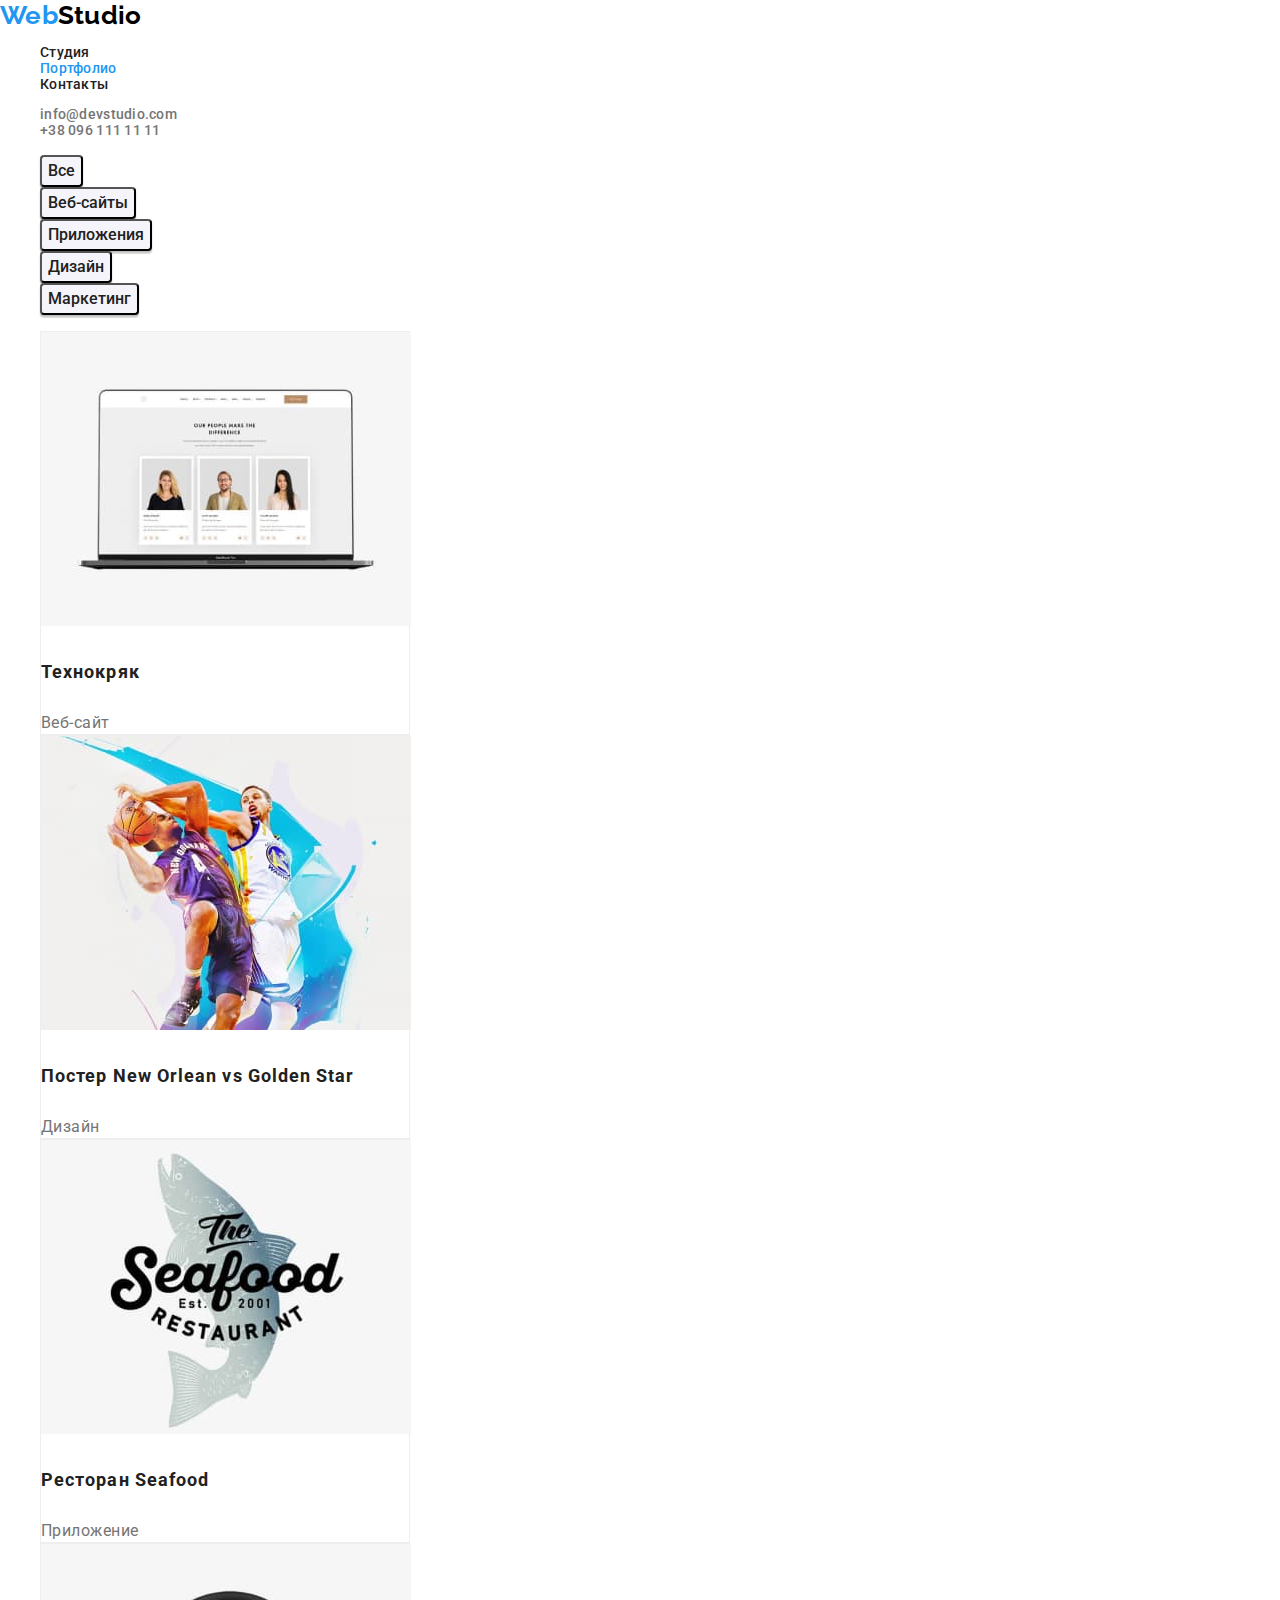
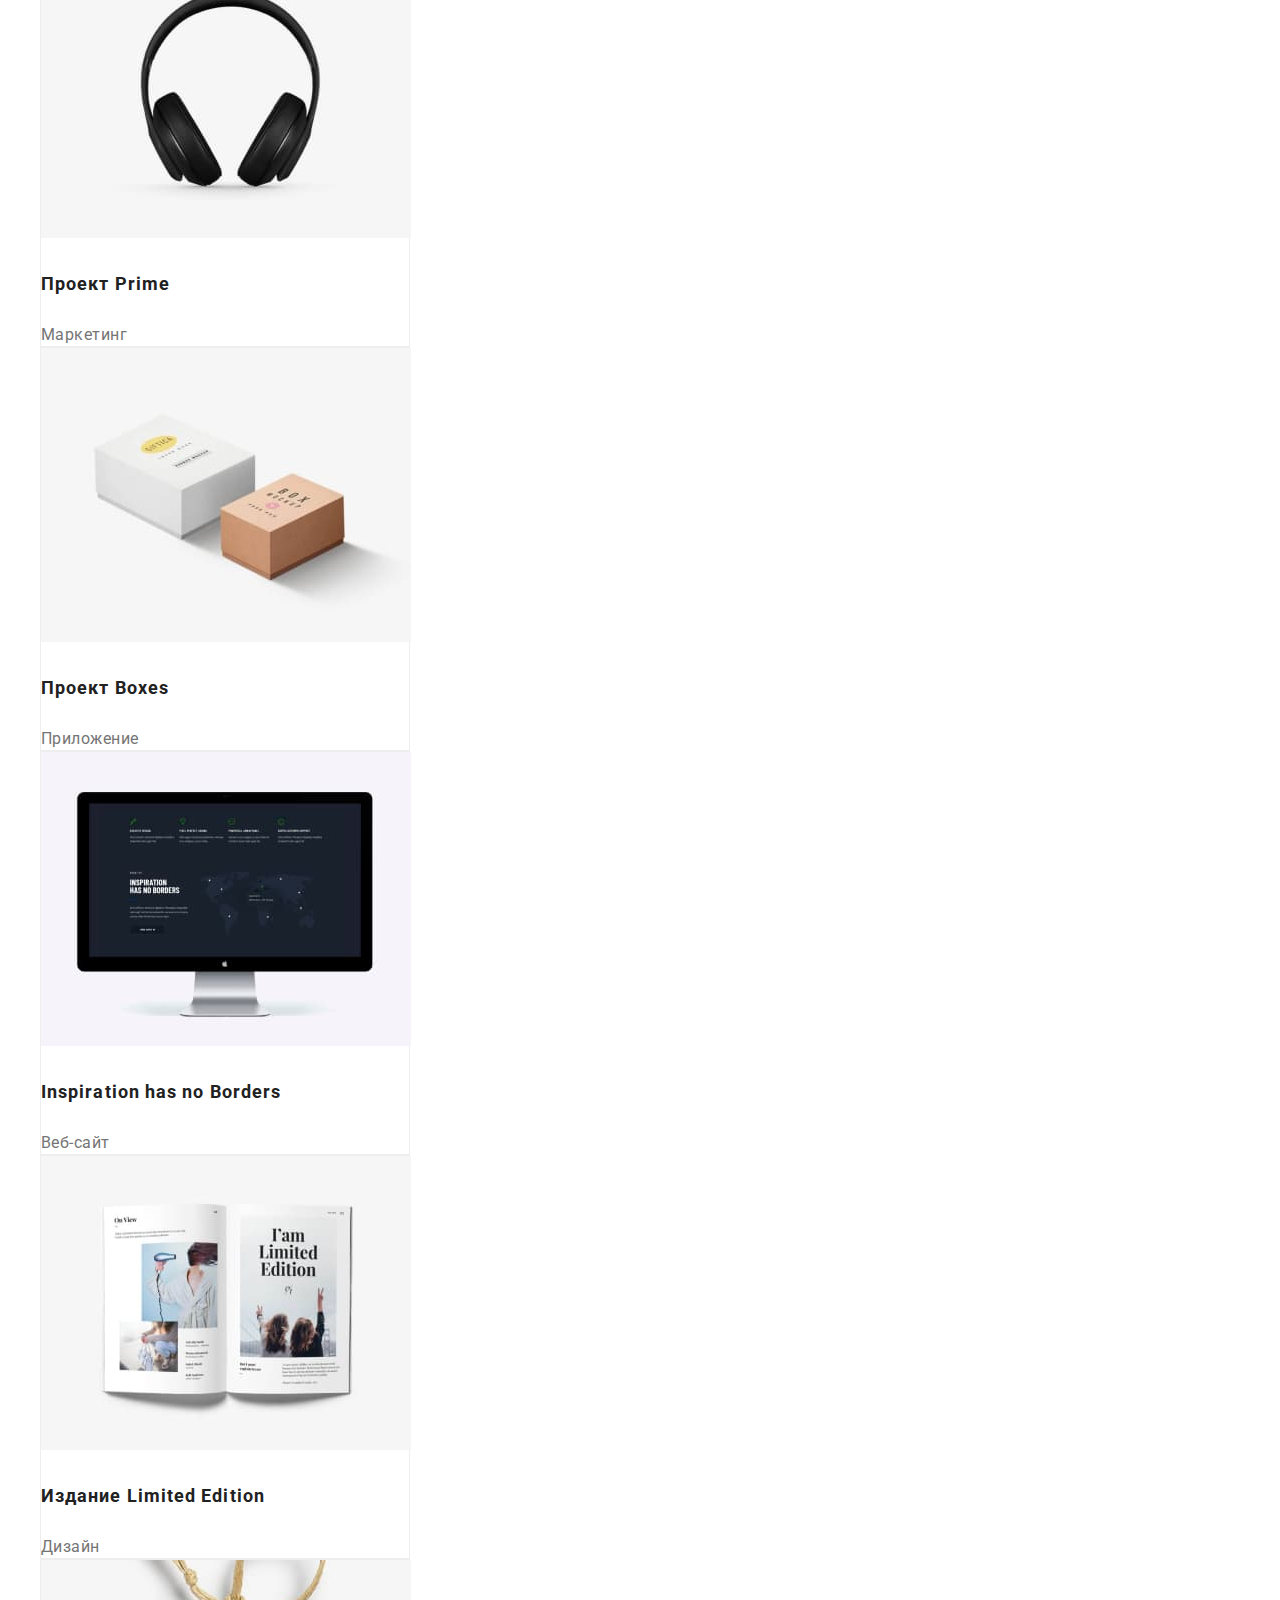
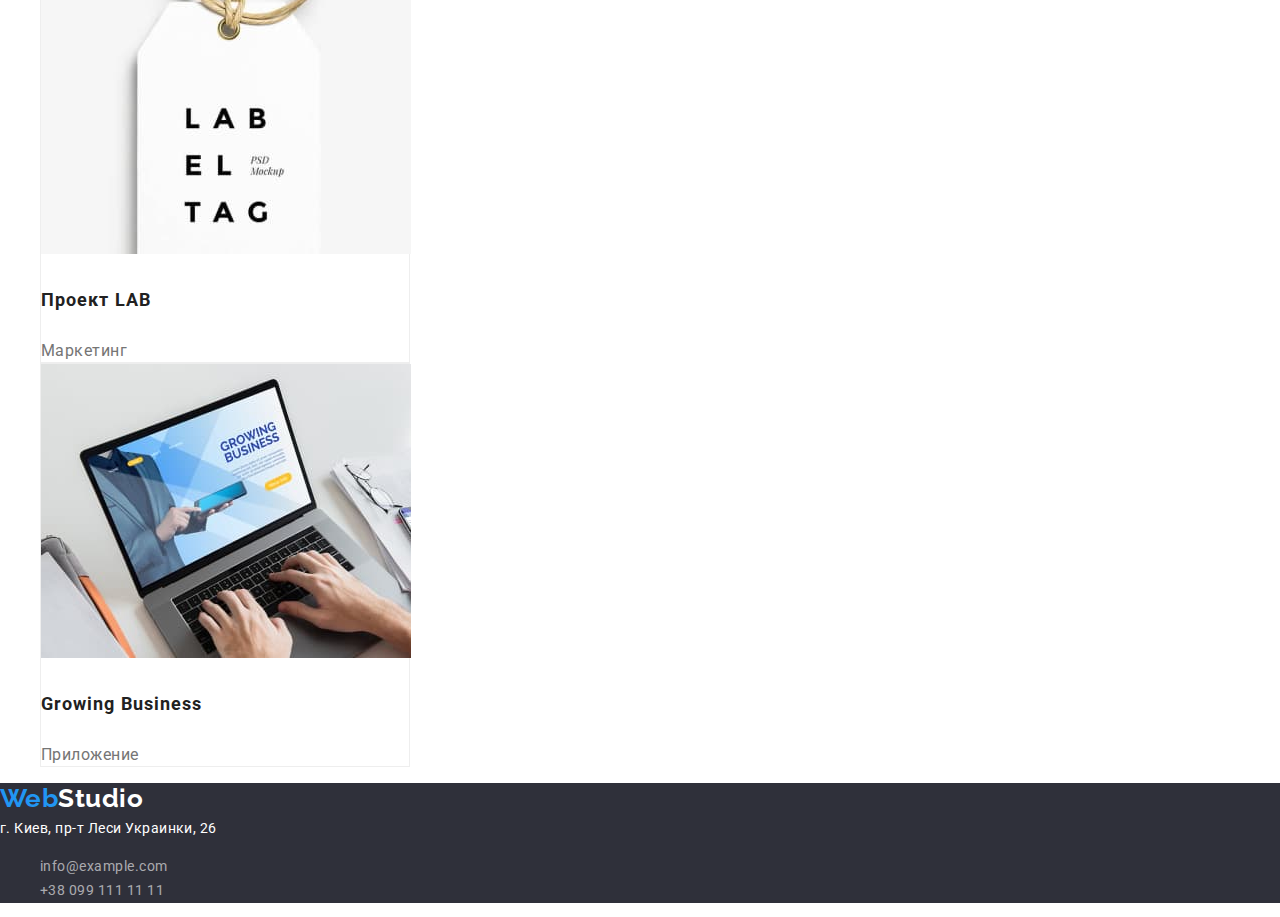
==== portfolio.html @ 56569761 "копия дз 2 и добовляет нормолайз" ====
<!DOCTYPE html>
<html lang="ru">

<head>
    <meta charset="UTF-8">
    <meta http-equiv="X-UA-Compatible" content="IE=edge">
    <meta name="viewport" content="width=device-width, initial-scale=1.0">
    <title>WebStudio-Portfolio</title>    
    <link rel="preconnect" href="https://fonts.gstatic.com">
    <link href="https://fonts.googleapis.com/css2?family=Raleway:wght@700&family=Roboto:wght@400;500;700;900&display=swap"
        rel="stylesheet">
    <link rel="stylesheet" href="https://cdnjs.cloudflare.com/ajax/libs/modern-normalize/1.0.0/modern-normalize.min.css" />
    <link rel="stylesheet" href="./css/styles.css">
</head>
<body class="body-portfolio">

    <!-- Шапка страницы -->
    <header class="header">
        <nav>
            <a class="logo" href="./index.html"><span class="logo-web">Web</span>Studio</a>
            <ul class="list">
                <li><a class="link nav-website" href="./index.html">Студия</a></li>
                <li><a class="link nav-website curent" href="Портфолио">Портфолио</a></li>
                <li><a class="link nav-website" href="Контакты">Контакты</a></li>
            </ul>
        </nav>
        <ul class="list">
            <li><a class="link" href="mailto:info@devstudio.com">info@devstudio.com</a></li>
            <li><a class="link" href="tell:+380961111111">+38 096 111 11 11</a></li>
        </ul>
    </header>

    <!-- body page -->
    <main class="main">
        <h1 class="title-list visually-hidden">Наши работы</h1>
        
        <section>
            <h2 class="title-list visually-hidden">Навигация</h2>
            <ul class="list">
                <li><button class="list-button curent-button" type="button">Все</button></li>
                <li><button class="list-button" type="button">Веб-сайты</button></li>
                <li><button class="list-button" type="button">Приложения</button></li>
                <li><button class="list-button" type="button">Дизайн</button></li>
                <li><button class="list-button" type="button">Маркетинг</button></li>
            </ul>
            <ul class="list">
                <li class="container">
                    <a class="link" href="">
                        <img src="./images/portfolio/tehnokrayk.jpg" width="370" height="294" alt="Технокряк">                                       
                        <h3 class="title-work">Технокряк</h3>
                        <p>Веб-сайт</p>
                    </a>
                </li>
                <li class="container">
                    <a class="link" href="">
                        <img src="./images/portfolio/poster.jpg" width="370" height="294" alt="Постер New Orlean vs Golden Star">                    
                        <h3 class="title-work">Постер New Orlean vs Golden Star</h3>
                        <p>Дизайн</p>
                    </a>
                </li>
                <li class="container">
                    <a class="link" href="">
                        <img src="./images/portfolio/seafood.jpg" width="370" height="294" alt="Ресторан Seafood">                   
                        <h3 class="title-work">Ресторан Seafood</h3>
                        <p>Приложение</p>
                    </a>
                </li>
                <li class="container">
                    <a class="link" href="">
                        <img src="./images/portfolio/prime.jpg" width="370" height="294" alt="Проект Prime">                    
                        <h3 class="title-work">Проект Prime</h3>
                        <p>Маркетинг</p>
                    </a>
                </li>
                <li class="container">
                    <a class="link" href="">
                        <img src="./images/portfolio/boxes.jpg" width="370" height="294" alt="Проект Boxes">               
                        <h3 class="title-work">Проект Boxes</h3>
                        <p>Приложение</p>
                    </a>
                </li>
                <li class="container">
                    <a class="link" href="">
                        <img src="./images/portfolio/inspiration.jpg" width="370" height="294" alt="Inspiration has no Borders">                   
                        <h3 class="title-work">Inspiration has no Borders</h3>
                        <p>Веб-сайт</p>
                    </a>
                </li>
                <li class="container">
                    <a class="link" href="">
                        <img src="./images/portfolio/limited-edition.jpg" width="370" height="294" alt="Издание Limited Edition">                 
                        <h3 class="title-work">Издание Limited Edition</h3>
                        <p>Дизайн</p>
                    </a>
                </li>
                <li class="container">
                    <a class="link" href="">
                        <img src="./images/portfolio/lab.jpg" width="370" height="294" alt="Проект LAB">                   
                        <h3 class="title-work">Проект LAB</h3>
                        <p>Маркетинг</p>
                    </a>
                </li>
                <li class="container">
                    <a class="link" href="">
                        <img src="./images/portfolio/growing-business.jpg" width="370" height="294" alt="Growing Business">                    
                        <h3 class="title-work">Growing Business</h3>
                        <p>Приложение</p>
                    </a>
                </li>
            </ul>
        </section>
    </main>

    <!-- Подвал страницы -->
    <footer class="dark-bg">
        <a class="logo" href="./index.html"><span class="logo-web">Web</span>Studio</a>
        <address class="adres">
            <a class="link adres-link" href="https://goo.gl/maps/QiGwBbTiT5LWNv1y5" target="_blank" rel="noopener noreferrer">г.
                Киев, пр-т Леси Украинки, 26</a>
    
            <ul class="list">
                <li><a class="link footer-nav" href="mailto:info@example.com">info@example.com</a></li>
                <li><a class="link footer-nav" href="tell:+380991111111">+38 099 111 11 11</a></li>
            </ul>
        </address>
    </footer>
</body>
    
</html>
---- css/styles.css ----
:root {
  --color-logo: #000000;
  --main-text-color: #757575;
  --title-color: #212121;
  --title-second-color: #ffffff;
  --hover-color: #2196f3;
  --button-hover-color: #188ce8;
  --dark-bg-color: #2f303a;
  --second-bg-color: #f5f4fa;
  --nav-footer-color: rgba(255, 255, 255, 0.6);
  --title-font: Roboto;

  --color-button-portfolio: #f5f4fa;
  --container-border-color: #eeeeee;
}

html {
  box-sizing: border-box;
}

*,
*::before,
*::after {
  box-sizing: inherit;
}

/* first page
header
fooer

*/
.body {
  font-family: var(--title-font), sans-serif;
  font-style: normal;
  font-weight: 400;
  font-size: 14px;
  line-height: 1.71;
  letter-spacing: 0.03em;
  color: var(--main-text-color);
}

.visually-hidden {
  position: absolute !important;
  clip: rect(1px 1px 1px 1px);
  clip: rect(1px, 1px, 1px, 1px);
  padding: 0 !important;
  border: 0 !important;
  height: 1px !important;
  width: 1px !important;
  overflow: hidden;
}

.link {
  text-decoration: none;
  color: var(--main-text-color);
}

.link:hover,
.link:focus {
  color: var(--hover-color);
}

.button:hover,
.button:focus {
  background-color: var(--button-hover-color);
}

.list {
  list-style: none;
}

.header {
  font-weight: 500;
  font-size: 14px;
  line-height: 1.14;
  letter-spacing: 0.02em;
}

.logo-web {
  color: var(--hover-color);
}

.logo {
  font-family: Raleway, sans-serif;
  font-weight: 700;
  font-size: 26px;
  line-height: 1.19;
  color: var(--color-logo);
  text-decoration: none;
}

.dark-bg .logo {
  --color-logo: var(--title-second-color);
}

.nav-website {
  color: var(--title-color);
}

.contacts {
  color: var(--main-text-color);
}

.curent {
  color: var(--hover-color);
}

/* .curent:hover,
.curent:focus {
  color: var(--title-color);
} */

.dark-bg {
  background-color: var(--dark-bg-color);
}

.heading {
  font-weight: 900;
  font-size: 44px;
  line-height: 1.36;
  text-align: center;
  letter-spacing: 0.06em;
  text-transform: uppercase;
  color: var(--title-second-color);
}

.button {
  font-family: inherit;
  cursor: pointer;
  font-weight: 700;
  font-size: 16px;
  line-height: 1.88;
  display: flex;
  align-items: center;
  text-align: center;
  letter-spacing: 0.06em;
  color: var(--title-second-color);
  background-color: var(--hover-color);
  box-shadow: 0px 4px 4px rgba(0, 0, 0, 0.15);
  border-radius: 4px;
}

.title-list {
  font-weight: 700;
  font-size: 36px;
  line-height: 1.17;
  text-align: center;
  color: var(--title-color);
}

.title-heading {
  font-weight: 700;
  font-size: 14px;
  line-height: 1.14;
  text-transform: uppercase;
  color: var(--title-color);
}

.team {
  background-color: var(--second-bg-color);
}

.list-card {
  width: 270px;
  font-size: 16px;
  line-height: 1.88;
  text-align: center;
  background: var(--title-second-color);
  box-shadow: 0px 1px 3px rgba(0, 0, 0, 0.12), 0px 1px 1px rgba(0, 0, 0, 0.14),
    0px 2px 1px rgba(0, 0, 0, 0.2);
  border-radius: 0px 0px 4px 4px;
}

.card-heading {
  font-weight: 500;
  font-size: 16px;
  line-height: 1.88;
  color: var(--title-color);
}

/* .studio:hover,
.studio:focus {
  color: var(--hover-color);
} */

.adres {
  font-style: normal;
  font-size: 14px;
  line-height: 1.71;
}

.adres-link {
  color: var(--title-second-color);
}

.footer-nav {
  color: rgba(255, 255, 255, 0.6);
}

/* portfolio */
.body-portfolio {
  font-family: var(--title-font), sans-serif;
  font-style: normal;
  font-weight: 400;
  font-size: 16px;
  line-height: 1.88;
  letter-spacing: 0.03em;
  color: var(--main-text-color);
}

.list-button {
  font-family: inherit;
  cursor: pointer;
  font-weight: 500;
  font-size: 16px;
  line-height: 1.63;
  text-align: center;
  color: var(--title-color);
  background-color: var(--color-button-portfolio);
  box-shadow: 0px 3px 1px rgba(0, 0, 0, 0.1), 0px 1px 2px rgba(0, 0, 0, 0.08),
    0px 2px 2px rgba(0, 0, 0, 0.12);
  border-radius: 4px;
}

/* .curent-button {
  background-color: var(--button-hover-color);
  color: var(--title-second-color);
}

.curent-button:hover,
.curent-button:focus {
  color: var(--title-color);
  background-color: var(--color-button-portfolio);
} */

.list-button:hover,
.list-button:focus {
  background-color: var(--hover-color);
  color: var(--title-second-color);
}

.container {
  width: 370px;
  height: 404px;
  left: 215px;
  top: 262px;
  background-color: var(--title-second-color);
  border: 1px solid var(--container-border-color);
  box-sizing: border-box;
}

.title-work {
  font-weight: 700;
  font-size: 18px;
  line-height: 2;
  letter-spacing: 0.06em;
  color: var(--title-color);
}
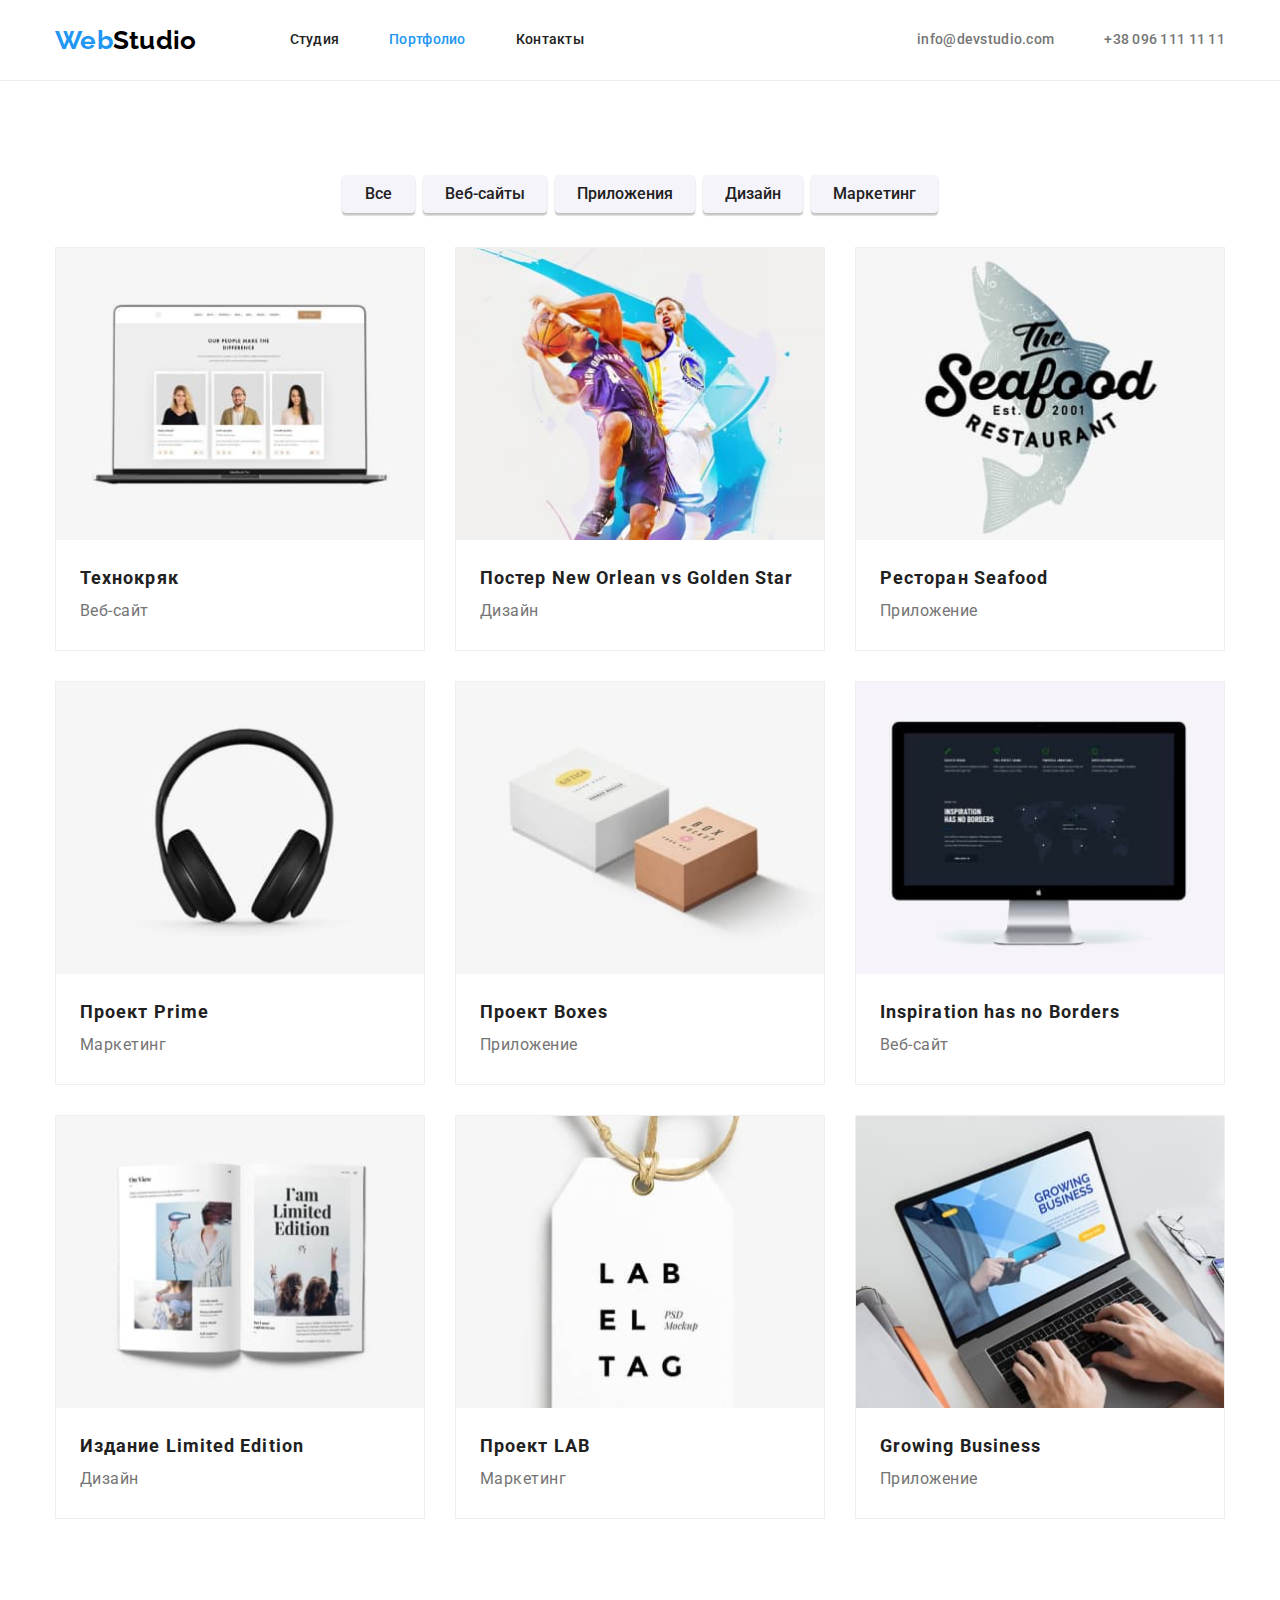
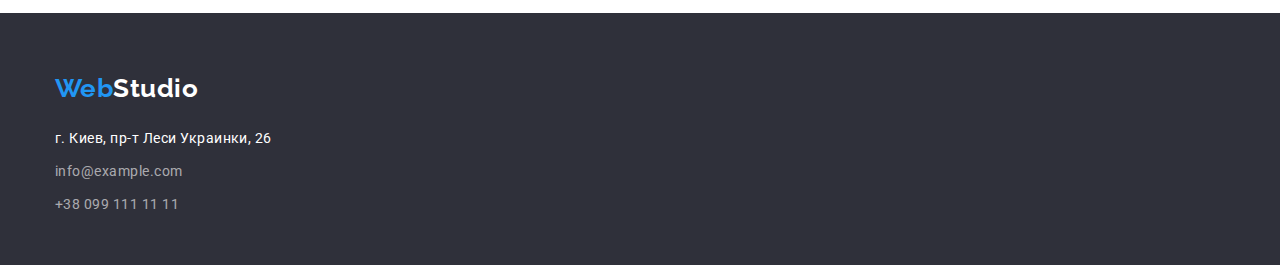
==== commit 0339d8ca: "выравнивает контент страниц" ====
--- a/portfolio.html
+++ b/portfolio.html
@@ -15,19 +15,21 @@
 <body class="body-portfolio">
 
     <!-- Шапка страницы -->
-    <header class="header">
-        <nav>
-            <a class="logo" href="./index.html"><span class="logo-web">Web</span>Studio</a>
-            <ul class="list">
-                <li><a class="link nav-website" href="./index.html">Студия</a></li>
-                <li><a class="link nav-website curent" href="Портфолио">Портфолио</a></li>
-                <li><a class="link nav-website" href="Контакты">Контакты</a></li>
+    <header class="header second-header">
+        <div class="container header-container">
+            <nav class="navigation">
+                <a class="logo" href="./index.html"><span class="logo-web">Web</span>Studio</a>
+                <ul class="list menu">
+                    <li class="menu-item"><a class="link nav-website" href="./index.html">Студия</a></li>
+                    <li class="menu-item"><a class="link nav-website curent" href="Портфолио">Портфолио</a></li>
+                    <li class="menu-item"><a class="link nav-website" href="Контакты">Контакты</a></li>
+                </ul>
+            </nav>
+            <ul class="list menu">
+                <li class="menu-item"><a class="link" href="mailto:info@devstudio.com">info@devstudio.com</a></li>
+                <li class="menu-item"><a class="link" href="tell:+380961111111">+38 096 111 11 11</a></li>
             </ul>
-        </nav>
-        <ul class="list">
-            <li><a class="link" href="mailto:info@devstudio.com">info@devstudio.com</a></li>
-            <li><a class="link" href="tell:+380961111111">+38 096 111 11 11</a></li>
-        </ul>
+        </div>        
     </header>
 
     <!-- body page -->
@@ -35,94 +37,116 @@
         <h1 class="title-list visually-hidden">Наши работы</h1>
         
         <section>
-            <h2 class="title-list visually-hidden">Навигация</h2>
-            <ul class="list">
-                <li><button class="list-button curent-button" type="button">Все</button></li>
-                <li><button class="list-button" type="button">Веб-сайты</button></li>
-                <li><button class="list-button" type="button">Приложения</button></li>
-                <li><button class="list-button" type="button">Дизайн</button></li>
-                <li><button class="list-button" type="button">Маркетинг</button></li>
-            </ul>
-            <ul class="list">
-                <li class="container">
-                    <a class="link" href="">
-                        <img src="./images/portfolio/tehnokrayk.jpg" width="370" height="294" alt="Технокряк">                                       
-                        <h3 class="title-work">Технокряк</h3>
-                        <p>Веб-сайт</p>
-                    </a>
-                </li>
-                <li class="container">
-                    <a class="link" href="">
-                        <img src="./images/portfolio/poster.jpg" width="370" height="294" alt="Постер New Orlean vs Golden Star">                    
-                        <h3 class="title-work">Постер New Orlean vs Golden Star</h3>
-                        <p>Дизайн</p>
-                    </a>
-                </li>
-                <li class="container">
-                    <a class="link" href="">
-                        <img src="./images/portfolio/seafood.jpg" width="370" height="294" alt="Ресторан Seafood">                   
-                        <h3 class="title-work">Ресторан Seafood</h3>
-                        <p>Приложение</p>
-                    </a>
-                </li>
-                <li class="container">
-                    <a class="link" href="">
-                        <img src="./images/portfolio/prime.jpg" width="370" height="294" alt="Проект Prime">                    
-                        <h3 class="title-work">Проект Prime</h3>
-                        <p>Маркетинг</p>
-                    </a>
-                </li>
-                <li class="container">
-                    <a class="link" href="">
-                        <img src="./images/portfolio/boxes.jpg" width="370" height="294" alt="Проект Boxes">               
-                        <h3 class="title-work">Проект Boxes</h3>
-                        <p>Приложение</p>
-                    </a>
-                </li>
-                <li class="container">
-                    <a class="link" href="">
-                        <img src="./images/portfolio/inspiration.jpg" width="370" height="294" alt="Inspiration has no Borders">                   
-                        <h3 class="title-work">Inspiration has no Borders</h3>
-                        <p>Веб-сайт</p>
-                    </a>
-                </li>
-                <li class="container">
-                    <a class="link" href="">
-                        <img src="./images/portfolio/limited-edition.jpg" width="370" height="294" alt="Издание Limited Edition">                 
-                        <h3 class="title-work">Издание Limited Edition</h3>
-                        <p>Дизайн</p>
-                    </a>
-                </li>
-                <li class="container">
-                    <a class="link" href="">
-                        <img src="./images/portfolio/lab.jpg" width="370" height="294" alt="Проект LAB">                   
-                        <h3 class="title-work">Проект LAB</h3>
-                        <p>Маркетинг</p>
-                    </a>
-                </li>
-                <li class="container">
-                    <a class="link" href="">
-                        <img src="./images/portfolio/growing-business.jpg" width="370" height="294" alt="Growing Business">                    
-                        <h3 class="title-work">Growing Business</h3>
-                        <p>Приложение</p>
-                    </a>
-                </li>
-            </ul>
+            <div class="container">
+                <h2 class="title-list visually-hidden">Навигация</h2>
+                <ul class="list button-nav">
+                    <li class="button-item"><button class="list-button curent-button" type="button">Все</button></li>
+                    <li class="button-item"><button class="list-button" type="button">Веб-сайты</button></li>
+                    <li class="button-item"><button class="list-button" type="button">Приложения</button></li>
+                    <li class="button-item"><button class="list-button" type="button">Дизайн</button></li>
+                    <li class="button-item"><button class="list-button" type="button">Маркетинг</button></li>
+                </ul>
+                <ul class="list box-navigation">
+                    <li class="box">
+                        <a class="link" href="">
+                            <img src="./images/portfolio/tehnokrayk.jpg" width="370" height="294" alt="Технокряк">
+                            <div class="title-card">
+                                <h3 class="title-work">Технокряк</h3>
+                                <p>Веб-сайт</p>
+                            </div>                            
+                        </a>
+                    </li>
+                    <li class="box">
+                        <a class="link" href="">
+                            <img src="./images/portfolio/poster.jpg" width="370" height="294" alt="Постер New Orlean vs Golden Star">
+                            <div class="title-card">
+                                <h3 class="title-work">Постер New Orlean vs Golden Star</h3>
+                                <p>Дизайн</p>
+                            </div>                            
+                        </a>
+                    </li>
+                    <li class="box">
+                        <a class="link" href="">
+                            <img src="./images/portfolio/seafood.jpg" width="370" height="294" alt="Ресторан Seafood">
+                            <div class="title-card">
+                                <h3 class="title-work">Ресторан Seafood</h3>
+                                <p>Приложение</p>
+                            </div>                            
+                        </a>
+                    </li>
+                    <li class="box">
+                        <a class="link" href="">
+                            <img src="./images/portfolio/prime.jpg" width="370" height="294" alt="Проект Prime">
+                            <div class="title-card">
+                                <h3 class="title-work">Проект Prime</h3>
+                                <p>Маркетинг</p>
+                            </div>                            
+                        </a>
+                    </li>
+                    <li class="box">
+                        <a class="link" href="">
+                            <img src="./images/portfolio/boxes.jpg" width="370" height="294" alt="Проект Boxes">
+                            <div class="title-card">
+                                <h3 class="title-work">Проект Boxes</h3>
+                                <p>Приложение</p>
+                            </div>                            
+                        </a>
+                    </li>
+                    <li class="box">
+                        <a class="link" href="">
+                            <img src="./images/portfolio/inspiration.jpg" width="370" height="294" alt="Inspiration has no Borders">
+                            <div class="title-card">
+                                <h3 class="title-work">Inspiration has no Borders</h3>
+                                <p>Веб-сайт</p>
+                            </div>                            
+                        </a>
+                    </li>
+                    <li class="box">
+                        <a class="link" href="">
+                            <img src="./images/portfolio/limited-edition.jpg" width="370" height="294" alt="Издание Limited Edition">
+                            <div class="title-card">
+                                <h3 class="title-work">Издание Limited Edition</h3>
+                                <p>Дизайн</p>
+                            </div>                            
+                        </a>
+                    </li>
+                    <li class="box">
+                        <a class="link" href="">
+                            <img src="./images/portfolio/lab.jpg" width="370" height="294" alt="Проект LAB">
+                            <div class="title-card">
+                                <h3 class="title-work">Проект LAB</h3>
+                                <p>Маркетинг</p>
+                            </div>                            
+                        </a>
+                    </li>
+                    <li class="box">
+                        <a class="link" href="">
+                            <img src="./images/portfolio/growing-business.jpg" width="370" height="294" alt="Growing Business">
+                            <div class="title-card">
+                                <h3 class="title-work">Growing Business</h3>
+                                <p>Приложение</p>
+                            </div>                            
+                        </a>
+                    </li>
+                </ul>
+            </div>            
         </section>
     </main>
 
     <!-- Подвал страницы -->
-    <footer class="dark-bg">
-        <a class="logo" href="./index.html"><span class="logo-web">Web</span>Studio</a>
-        <address class="adres">
-            <a class="link adres-link" href="https://goo.gl/maps/QiGwBbTiT5LWNv1y5" target="_blank" rel="noopener noreferrer">г.
-                Киев, пр-т Леси Украинки, 26</a>
-    
-            <ul class="list">
-                <li><a class="link footer-nav" href="mailto:info@example.com">info@example.com</a></li>
-                <li><a class="link footer-nav" href="tell:+380991111111">+38 099 111 11 11</a></li>
-            </ul>
-        </address>
+    <footer class="footer dark-bg">
+        <div class="container">
+            <a class="logo" href="./index.html"><span class="logo-web">Web</span>Studio</a>
+            <address class="adres">
+                <a class="link adres-link" href="https://goo.gl/maps/QiGwBbTiT5LWNv1y5" target="_blank" rel="noopener noreferrer">г.
+                    Киев, пр-т Леси Украинки, 26</a>
+            
+                <ul class="list footer-list">
+                    <li class="footer-link"><a class="link footer-nav" href="mailto:info@example.com">info@example.com</a></li>
+                    <li class="footer-link"><a class="link footer-nav" href="tell:+380991111111">+38 099 111 11 11</a></li>
+                </ul>
+            </address>
+        </div>        
     </footer>
 </body>
     
--- a/css/styles.css
+++ b/css/styles.css
@@ -27,8 +27,8 @@
 /* first page
 header
 fooer
-
 */
+
 .body {
   font-family: var(--title-font), sans-serif;
   font-style: normal;
@@ -37,6 +37,23 @@
   line-height: 1.71;
   letter-spacing: 0.03em;
   color: var(--main-text-color);
+}
+
+h1,
+h2,
+h3,
+h4,
+h5,
+h6,
+p,
+ul {
+  margin: 0;
+}
+
+img {
+  display: block;
+  max-width: 100%;
+  height: auto;
 }
 
 .visually-hidden {
@@ -66,14 +83,47 @@
 }
 
 .list {
+  margin-top: 0;
+  margin-bottom: 0;
+  padding-left: 0;
   list-style: none;
 }
 
 .header {
+  border-bottom: 1px solid #ececec;
+
   font-weight: 500;
   font-size: 14px;
   line-height: 1.14;
   letter-spacing: 0.02em;
+}
+
+.container {
+  width: 1200px;
+  padding-left: 15px;
+  padding-right: 15px;
+  margin-left: auto;
+  margin-right: auto;
+}
+
+.header-container {
+  height: 80px;
+}
+
+.header .container {
+  display: flex;
+  justify-content: flex-end;
+  align-items: center;
+}
+
+.navigation {
+  display: flex;
+  align-items: center;
+  margin-right: auto;
+}
+
+.header .logo {
+  margin-right: 93px;
 }
 
 .logo-web {
@@ -97,10 +147,6 @@
   color: var(--title-color);
 }
 
-.contacts {
-  color: var(--main-text-color);
-}
-
 .curent {
   color: var(--hover-color);
 }
@@ -112,6 +158,27 @@
 
 .dark-bg {
   background-color: var(--dark-bg-color);
+}
+
+.menu {
+  display: inline-flex;
+}
+
+.menu-item:not(:last-child) {
+  margin-right: 50px;
+}
+
+.hero {
+  min-height: 100vh;
+  padding-top: 200px;
+}
+
+.hero .container {
+  display: flex;
+  align-items: center;
+  justify-content: center;
+  flex-direction: column;
+  width: calc(100% / 12 * 5);
 }
 
 .heading {
@@ -122,22 +189,29 @@
   letter-spacing: 0.06em;
   text-transform: uppercase;
   color: var(--title-second-color);
+
+  padding-bottom: 30px;
 }
 
 .button {
+  min-width: 200px;
+  padding: 10px 32px;
+
   font-family: inherit;
   cursor: pointer;
   font-weight: 700;
   font-size: 16px;
   line-height: 1.88;
-  display: flex;
-  align-items: center;
-  text-align: center;
   letter-spacing: 0.06em;
   color: var(--title-second-color);
   background-color: var(--hover-color);
   box-shadow: 0px 4px 4px rgba(0, 0, 0, 0.15);
   border-radius: 4px;
+  border: 0px;
+}
+
+.title {
+  padding: 94px 0;
 }
 
 .title-list {
@@ -146,6 +220,19 @@
   line-height: 1.17;
   text-align: center;
   color: var(--title-color);
+  padding-bottom: 50px;
+}
+
+.description {
+  display: flex;
+}
+
+.description-item {
+  width: 270px;
+}
+
+.description .description-item:not(:last-child) {
+  margin-right: 30px;
 }
 
 .title-heading {
@@ -154,13 +241,43 @@
   line-height: 1.14;
   text-transform: uppercase;
   color: var(--title-color);
+
+  padding-bottom: 10px;
+}
+
+.images {
+  display: flex;
+  margin-left: -30px;
+  margin-top: -30px;
+}
+
+.images-item {
+  flex-basis: calc((100% - 30px) * 3);
+  margin-left: 30px;
+  margin-top: 30px;
+}
+
+.work {
+  padding-bottom: 94px;
 }
 
 .team {
   background-color: var(--second-bg-color);
+  padding-top: 94px;
+}
+
+.team-list {
+  display: flex;
+  margin-top: -30px;
+  margin-left: -30px;
+  padding-bottom: 94px;
 }
 
 .list-card {
+  flex-basis: calc((100% - 30px) * 4);
+  margin-top: 30px;
+  margin-left: 30px;
+
   width: 270px;
   font-size: 16px;
   line-height: 1.88;
@@ -172,10 +289,17 @@
 }
 
 .card-heading {
+  padding-top: 30px;
+  padding-bottom: 10px;
+
   font-weight: 500;
   font-size: 16px;
   line-height: 1.88;
   color: var(--title-color);
+}
+
+.list-card p {
+  padding-bottom: 30px;
 }
 
 /* .studio:hover,
@@ -183,10 +307,21 @@
   color: var(--hover-color);
 } */
 
+.footer {
+  height: 252px;
+  padding-top: 60px;
+}
+
 .adres {
+  margin-top: 20px;
+
   font-style: normal;
   font-size: 14px;
   line-height: 1.71;
+}
+
+.footer-list .footer-link {
+  margin-top: 9px;
 }
 
 .adres-link {
@@ -208,7 +343,26 @@
   color: var(--main-text-color);
 }
 
+.main {
+  margin-top: 94px;
+}
+
+.button-nav {
+  display: flex;
+  align-items: center;
+  justify-content: center;
+  margin: auto;
+  padding-bottom: 34px;
+}
+
+.button-item:not(:last-child) {
+  margin-right: 8px;
+}
+
 .list-button {
+  min-width: 73px;
+  padding: 6px 22px;
+
   font-family: inherit;
   cursor: pointer;
   font-weight: 500;
@@ -220,6 +374,7 @@
   box-shadow: 0px 3px 1px rgba(0, 0, 0, 0.1), 0px 1px 2px rgba(0, 0, 0, 0.08),
     0px 2px 2px rgba(0, 0, 0, 0.12);
   border-radius: 4px;
+  border: 0px;
 }
 
 /* .curent-button {
@@ -239,7 +394,19 @@
   color: var(--title-second-color);
 }
 
-.container {
+.box-navigation {
+  display: flex;
+  flex-wrap: wrap;
+  margin-left: -30px;
+  margin-top: -30px;
+  padding-bottom: 94px;
+}
+
+.box {
+  flex-basis: calc(100% / 12px * 4);
+  margin-left: 30px;
+  margin-top: 30px;
+
   width: 370px;
   height: 404px;
   left: 215px;
@@ -249,6 +416,10 @@
   box-sizing: border-box;
 }
 
+.title-card {
+  padding: 20px 0 20px 24px;
+}
+
 .title-work {
   font-weight: 700;
   font-size: 18px;
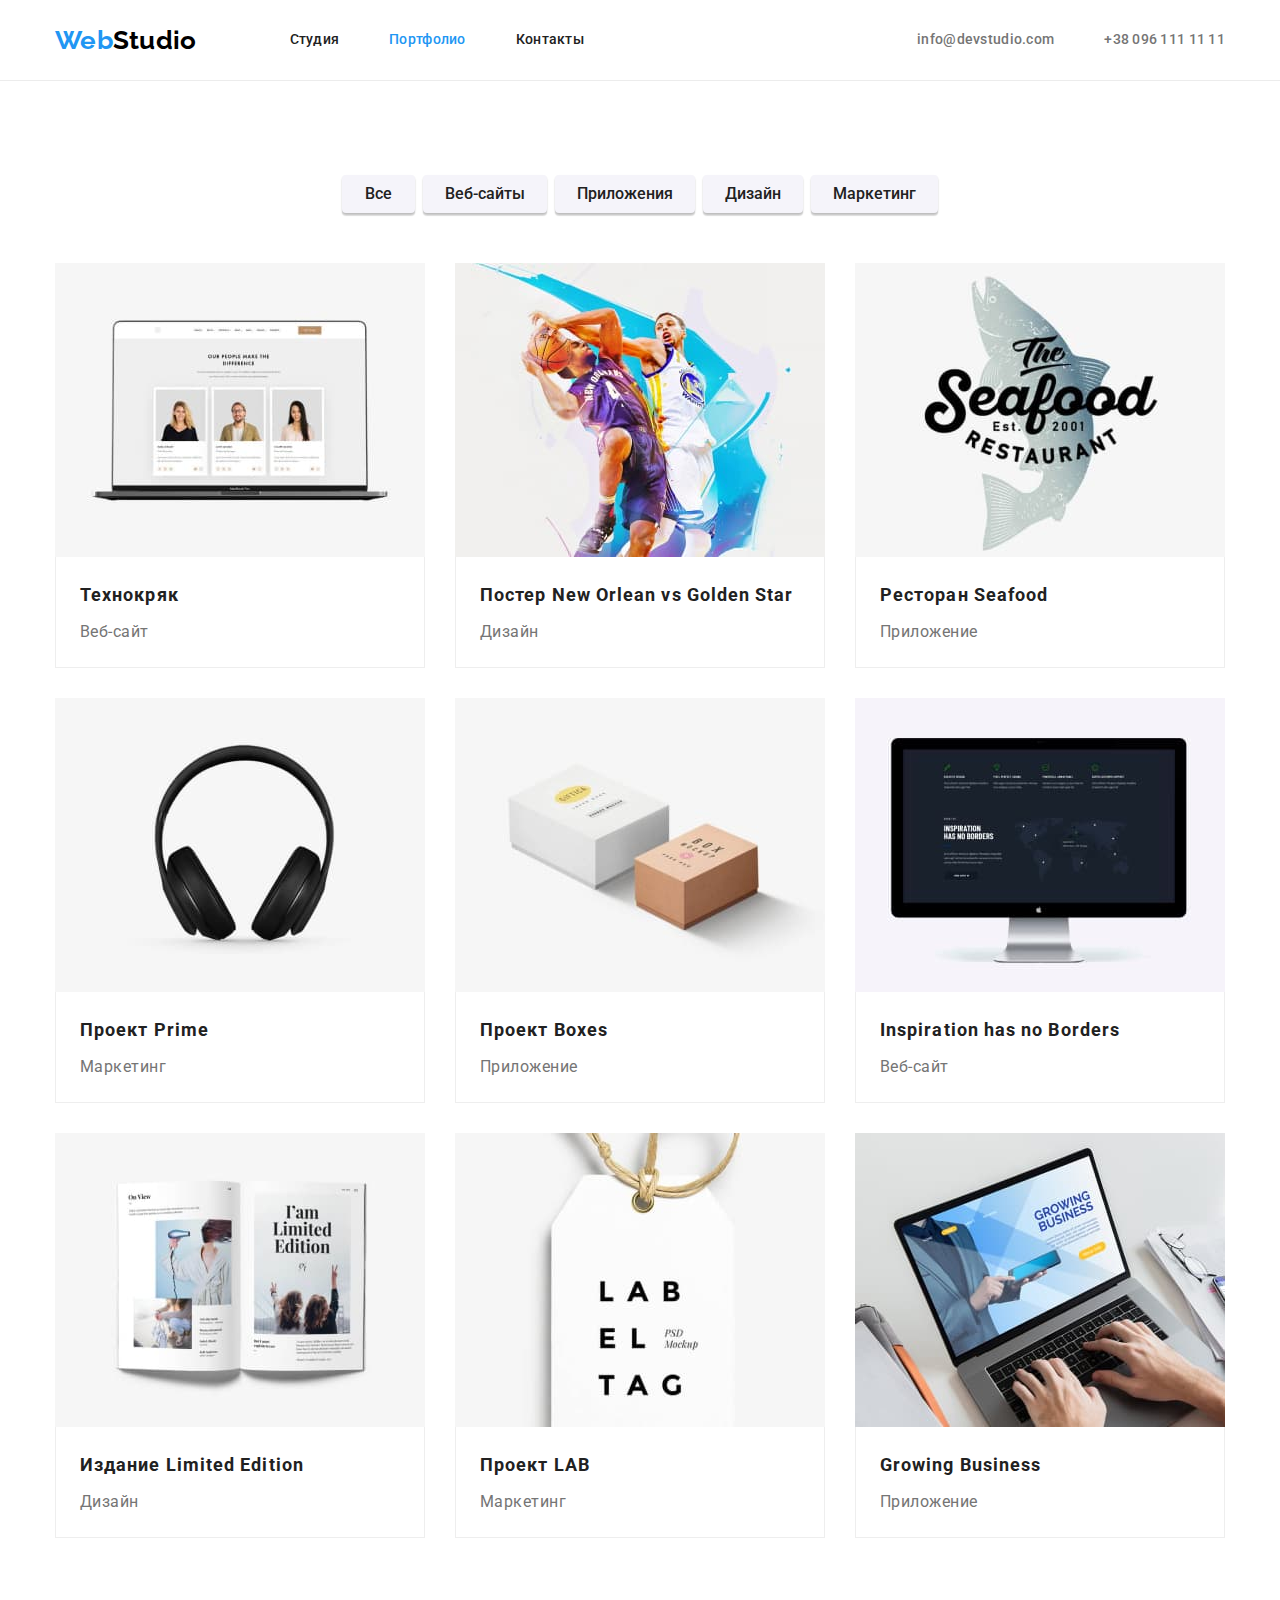
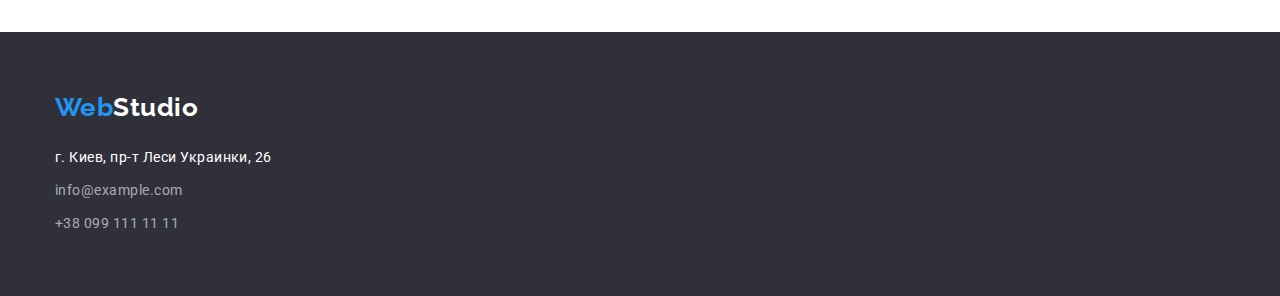
==== commit 2aa6f6a0: "меняет класс и падинг" ====
--- a/portfolio.html
+++ b/portfolio.html
@@ -33,10 +33,10 @@
     </header>
 
     <!-- body page -->
-    <main class="main">
+    <main>
         <h1 class="title-list visually-hidden">Наши работы</h1>
         
-        <section>
+        <section class="section">
             <div class="container">
                 <h2 class="title-list visually-hidden">Навигация</h2>
                 <ul class="list button-nav">
--- a/css/styles.css
+++ b/css/styles.css
@@ -70,6 +70,8 @@
 .link {
   text-decoration: none;
   color: var(--main-text-color);
+  padding-top: 20px;
+  padding-bottom: 20px;
 }
 
 .link:hover,
@@ -169,16 +171,8 @@
 }
 
 .hero {
-  min-height: 100vh;
+  padding-bottom: 200px;
   padding-top: 200px;
-}
-
-.hero .container {
-  display: flex;
-  align-items: center;
-  justify-content: center;
-  flex-direction: column;
-  width: calc(100% / 12 * 5);
 }
 
 .heading {
@@ -190,10 +184,15 @@
   text-transform: uppercase;
   color: var(--title-second-color);
 
-  padding-bottom: 30px;
+  width: calc(100% / 12 * 7);
+  margin-right: auto;
+  margin-left: auto;
+  margin-bottom: 30px;
 }
 
 .button {
+  display: block;
+  margin: auto;
   min-width: 200px;
   padding: 10px 32px;
 
@@ -220,7 +219,7 @@
   line-height: 1.17;
   text-align: center;
   color: var(--title-color);
-  padding-bottom: 50px;
+  margin-bottom: 50px;
 }
 
 .description {
@@ -242,19 +241,21 @@
   text-transform: uppercase;
   color: var(--title-color);
 
-  padding-bottom: 10px;
+  margin-bottom: 10px;
 }
 
 .images {
   display: flex;
+  flex-wrap: wrap;
   margin-left: -30px;
   margin-top: -30px;
 }
 
 .images-item {
-  flex-basis: calc((100% - 30px) * 3);
   margin-left: 30px;
   margin-top: 30px;
+
+  flex-basis: calc((100% - 3 * 30px) / 3);
 }
 
 .work {
@@ -264,21 +265,21 @@
 .team {
   background-color: var(--second-bg-color);
   padding-top: 94px;
+  padding-bottom: 94px;
 }
 
 .team-list {
   display: flex;
+  flex-wrap: wrap;
   margin-top: -30px;
   margin-left: -30px;
-  padding-bottom: 94px;
 }
 
 .list-card {
-  flex-basis: calc((100% - 30px) * 4);
+  flex-basis: calc((100% - 4 * 30px) / 4);
   margin-top: 30px;
   margin-left: 30px;
 
-  width: 270px;
   font-size: 16px;
   line-height: 1.88;
   text-align: center;
@@ -288,18 +289,17 @@
   border-radius: 0px 0px 4px 4px;
 }
 
+.developer-names {
+  padding: 30px;
+}
+
 .card-heading {
-  padding-top: 30px;
-  padding-bottom: 10px;
+  margin-bottom: 10px;
 
   font-weight: 500;
   font-size: 16px;
   line-height: 1.88;
   color: var(--title-color);
-}
-
-.list-card p {
-  padding-bottom: 30px;
 }
 
 /* .studio:hover,
@@ -308,8 +308,8 @@
 } */
 
 .footer {
-  height: 252px;
   padding-top: 60px;
+  padding-bottom: 60px;
 }
 
 .adres {
@@ -320,12 +320,17 @@
   line-height: 1.71;
 }
 
-.footer-list .footer-link {
+.footer-list {
   margin-top: 9px;
+}
+
+.footer-link:not(:last-child) {
+  margin-bottom: 9px;
 }
 
 .adres-link {
   color: var(--title-second-color);
+  padding: 0;
 }
 
 .footer-nav {
@@ -343,8 +348,9 @@
   color: var(--main-text-color);
 }
 
-.main {
-  margin-top: 94px;
+.section {
+  padding-top: 94px;
+  padding-bottom: 94px;
 }
 
 .button-nav {
@@ -352,7 +358,7 @@
   align-items: center;
   justify-content: center;
   margin: auto;
-  padding-bottom: 34px;
+  margin-bottom: 50px;
 }
 
 .button-item:not(:last-child) {
@@ -399,25 +405,22 @@
   flex-wrap: wrap;
   margin-left: -30px;
   margin-top: -30px;
-  padding-bottom: 94px;
 }
 
 .box {
-  flex-basis: calc(100% / 12px * 4);
   margin-left: 30px;
   margin-top: 30px;
-
-  width: 370px;
-  height: 404px;
-  left: 215px;
-  top: 262px;
+  flex-basis: calc((100% - 3 * 30px) / 3);
+
   background-color: var(--title-second-color);
-  border: 1px solid var(--container-border-color);
   box-sizing: border-box;
 }
 
 .title-card {
-  padding: 20px 0 20px 24px;
+  padding: 20px 24px;
+  border-left: 1px solid var(--container-border-color);
+  border-right: 1px solid var(--container-border-color);
+  border-bottom: 1px solid var(--container-border-color);
 }
 
 .title-work {
@@ -426,4 +429,5 @@
   line-height: 2;
   letter-spacing: 0.06em;
   color: var(--title-color);
-}
+  margin-bottom: 4px;
+}
